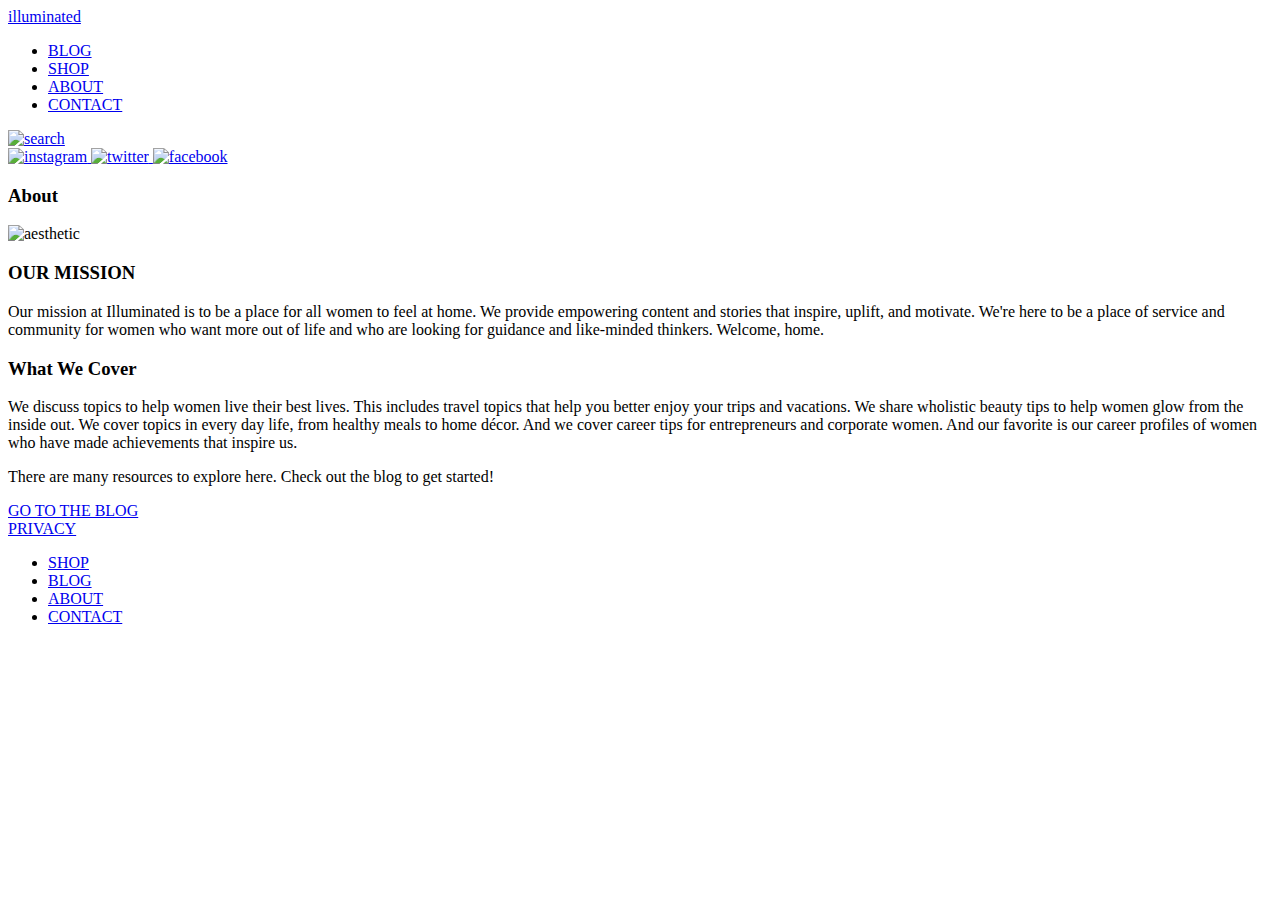
==== index.html @ 39025b94 "changed class names" ====
<!DOCTYPE html>
<html lang="en">
<head>
	<meta charset="UTF-8">
	<meta name="viewport" content="width=device-width, initial-scale=1.0">
	<link rel="stylesheet" href="css/reset.css">
	<link rel="stylesheet" href="css/style.css">
	<link rel="stylesheet" href="css/fonts.css">
	<title>Task 8</title>
</head>
<body class="main-page">
	<header class="container">
			<a class="exp" href="index.html">illuminated</a>
			<nav class="navbar">
			  <ul class="nav-ul main-1">
				<li>
						<a href="index.html">BLOG</a>
				</li>
				<li>
						<a href="index.html">SHOP</a>
				</li>
				<li>
					    <a href="index.html">ABOUT </a>
				</li>
				<li>
					    <a  href="index.html">CONTACT </a>
				</li>
			 </ul>
		    </nav>
		    
		    <div class="icons main-1">
		    	<div class="search">
		          <a href="index.html">
		           <img src="images/search.png" alt="search">
		          </a>
		        </div>
		        <div class="media">
		          <a href="index.html">
		          <img src="images/Instagram.png" alt="instagram">
		          </a>
		          <a href="index.html">
		          <img src="images/Twitter.png" alt="twitter">
		          </a>	
		          <a href="index.html">
		          <img src="images/Facebook.png" alt="facebook">
		          </a>
		        </div>
		    </div>
	</header>
	<section class="about">
		<div class="div-class main-2">
			<h3>About</h3>
		</div>
	</section>
	<section class="aesthetic">
		<img src="images/aesthetic.jpg" alt="aesthetic">
		<div class="colourful">
			<h3>OUR MISSION</h3>
			<p>Our mission at Illuminated is to be a place for all women to feel at home. We provide empowering content and stories that inspire, uplift, and motivate. We're here to be a place of service and community for women who want more out of life and who are looking for guidance and like-minded thinkers. Welcome, home.</p>
		</div>
	</section>
	<section class="section-class main-2">
		<h3>What We Cover</h3>
		<p>We discuss topics to help women live their best lives. This includes travel topics that help you better enjoy your trips and vacations. We share wholistic beauty tips to help women glow from the inside out. We cover topics in every day life, from healthy meals to home décor. And we cover career tips for entrepreneurs and corporate women. And our favorite is our career profiles of women who have made achievements that inspire us.</p>
		<p>There are many resources to explore here. Check out the blog to get started!</p>
		<a href="#">GO TO THE BLOG</a>
	</section>
	<footer class="footer main-1">
		<a href="#" class="privacy">PRIVACY</a>
		<nav class="navbar-1">
		    <ul class="footer-ul d-box">
				<li>
					<a href="#">SHOP</a>
				</li>
				<li>
					<a href="#">BLOG</a>
				</li>
				<li>
					<a href="#">ABOUT</a>
				</li>
				<li>
					<a href="index.html">CONTACT</a>
				</li>
			</ul>
		</nav>
	</footer>
</body>
</html>
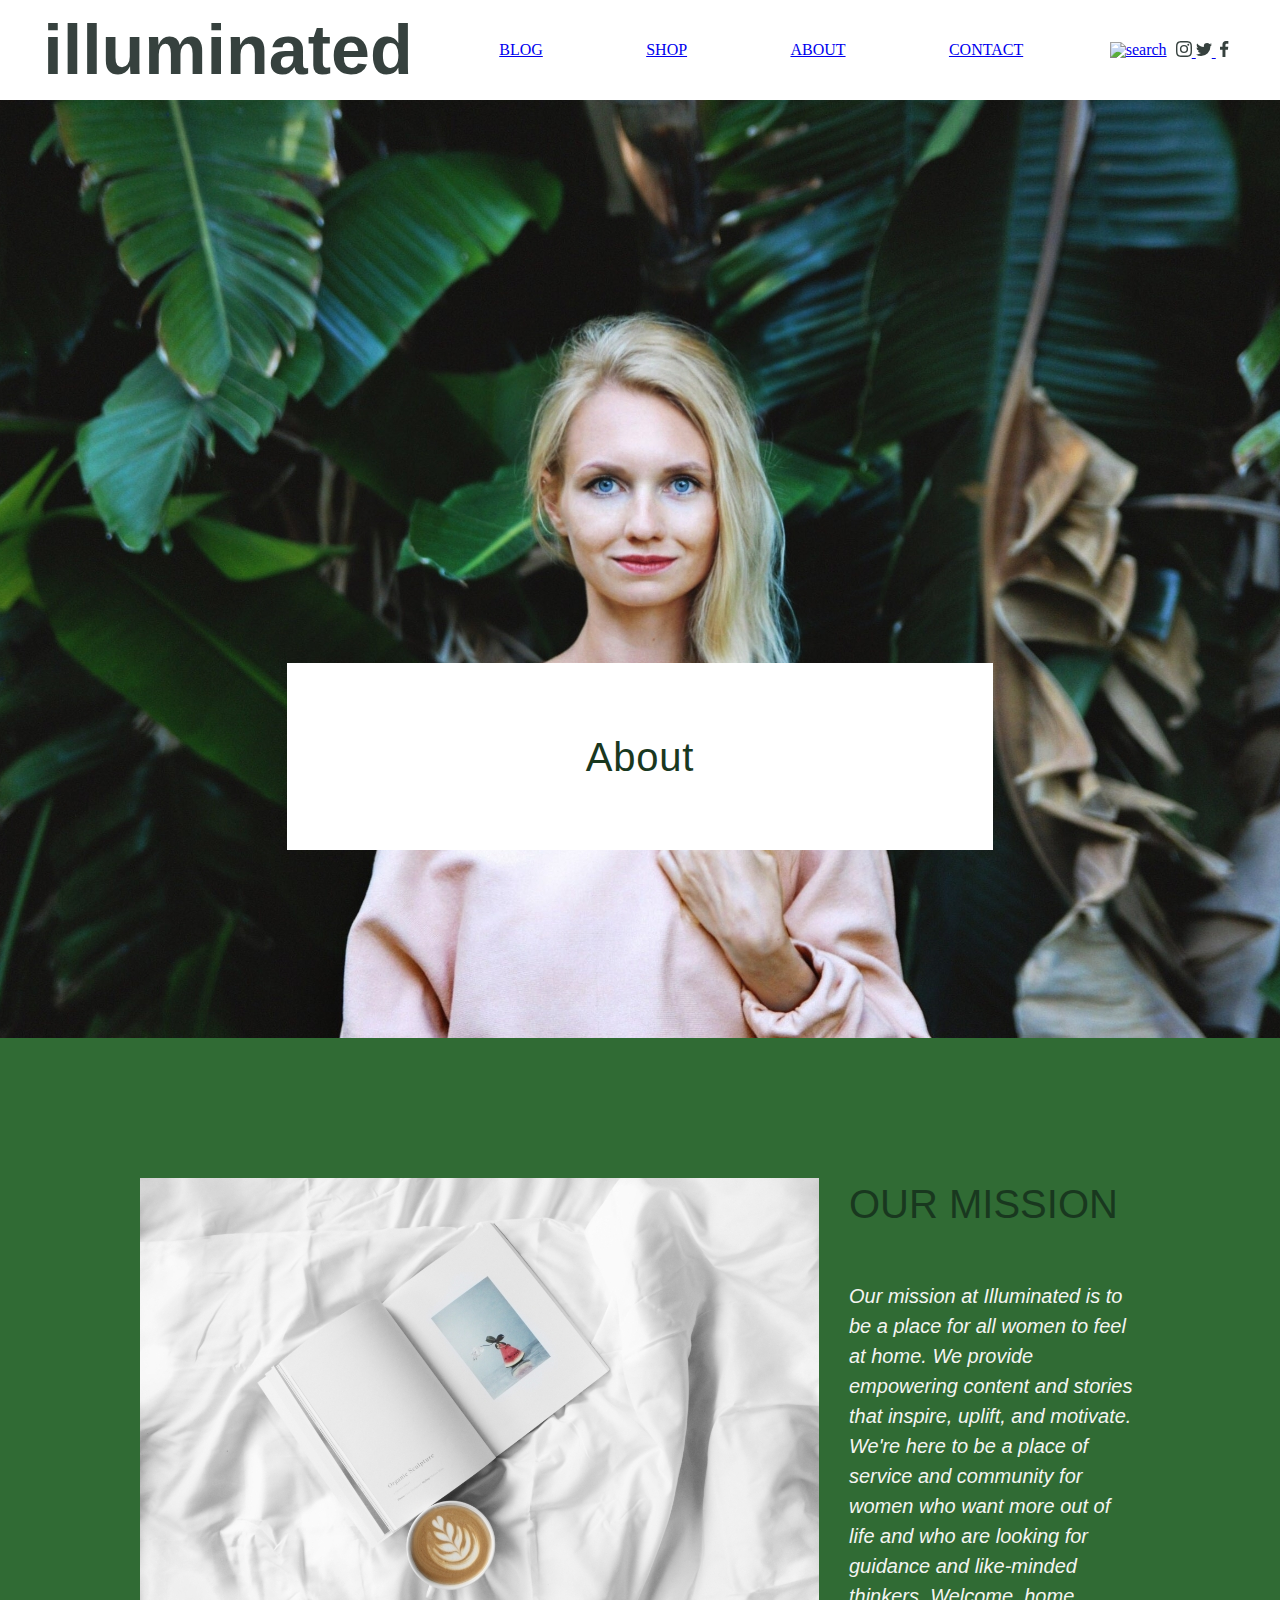
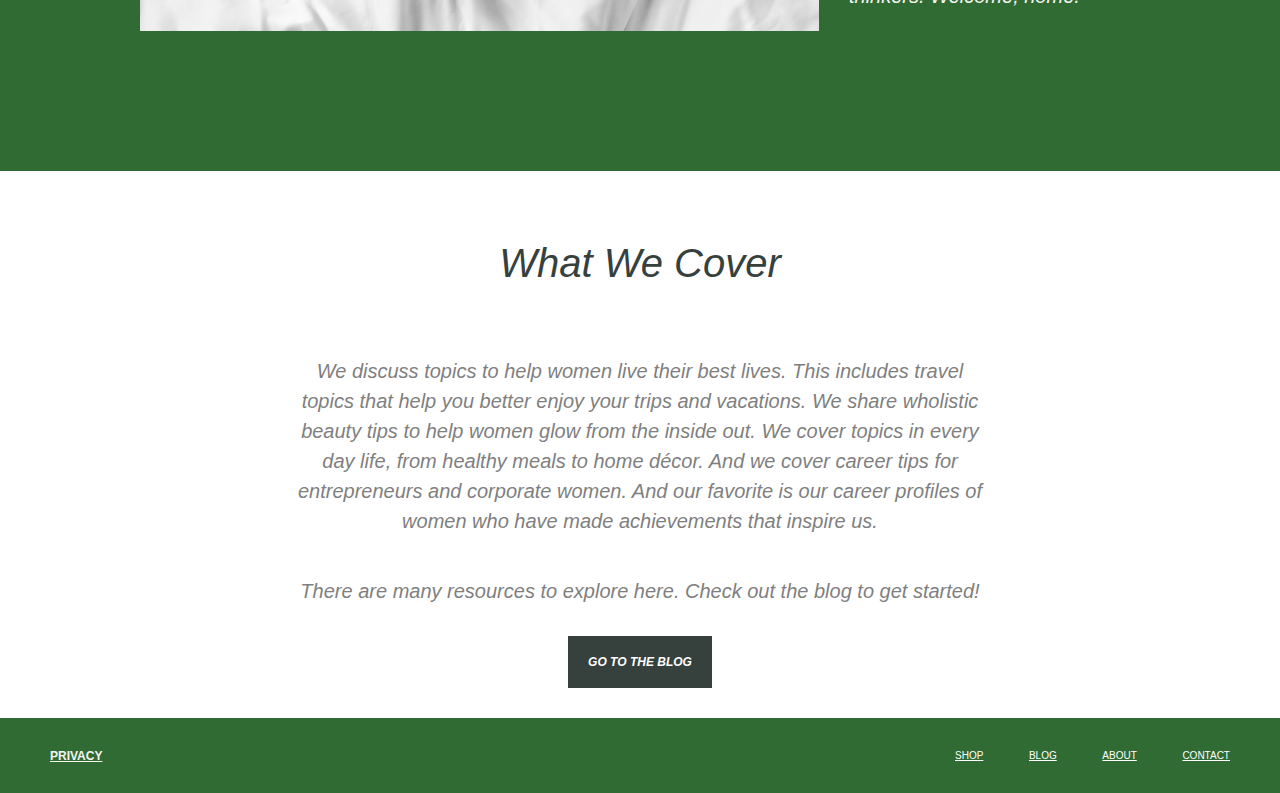
==== commit d65ee8ef: "added styles" ====
--- a/index.html
+++ b/index.html
@@ -31,18 +31,18 @@
 		    <div class="icons main-1">
 		    	<div class="search">
 		          <a href="index.html">
-		           <img src="images/search.png" alt="search">
+		           <img src="images/search.svg" alt="search">
 		          </a>
 		        </div>
 		        <div class="media">
 		          <a href="index.html">
-		          <img src="images/Instagram.png" alt="instagram">
+		          <img src="images/Instagram.svg" alt="instagram">
 		          </a>
 		          <a href="index.html">
-		          <img src="images/Twitter.png" alt="twitter">
+		          <img src="images/Twitter.svg" alt="twitter">
 		          </a>	
 		          <a href="index.html">
-		          <img src="images/Facebook.png" alt="facebook">
+		          <img src="images/Facebook.svg" alt="facebook">
 		          </a>
 		        </div>
 		    </div>
@@ -68,7 +68,7 @@
 	<footer class="footer main-1">
 		<a href="#" class="privacy">PRIVACY</a>
 		<nav class="navbar-1">
-		    <ul class="footer-ul d-box">
+		    <ul class="footer-ul main-1">
 				<li>
 					<a href="#">SHOP</a>
 				</li>
--- a/css/style.css
+++ b/css/style.css
@@ -0,0 +1,147 @@
+
+
+.container{
+	display: flex;
+	justify-content:space-around;
+	align-items: center;
+	margin-top: 30px;
+}
+.exp{
+	font-size: 70px;
+	font-family: 'Learning Curve', sans-serif;
+	font-weight: bold;
+	line-height: 40px;
+	color: #36413E;
+	text-decoration: none;
+}
+.navbar{
+	width: 524px;
+}
+.navbar-ul li a{
+	font-size: 18px;
+	font-family: 'Brandon Grotesque regular', sans-serif;
+	line-height: 40px;
+	color: #7F7F7F;
+}
+
+.icons{
+	width:127px; 
+}
+.media{
+	margin-right: 5px;
+}
+.about{
+	position: relative;
+	background-image: url("../images/Banner.jpg");
+	width: 100%;
+	height: 938px;
+	background-position: center;  
+  	background-size: cover;
+  	margin-top: 30px;
+}
+.div-class{
+	position: absolute;
+	bottom: 20%;
+	left: 50%;
+	width: 706px;
+	height: 187px;
+	background-color: #fff;
+	transform: translateX(-50%);
+	text-align: center;
+}
+
+.div-class h3{
+	font-size: 40px;
+	font-family: 'Kazimir-RegularItalic', sans-serif;
+	line-height: 50px;
+	letter-spacing: 0.8px;
+	color: #19381F;
+}
+.aesthetic{
+	display: flex;
+	background-color:#306B34;
+	padding:140px;
+}
+.colourful h3{
+    font-size: 40px;
+	font-family: 'Brandon Grotesque regular', sans-serif;
+	line-height: 53px;
+	color: #19381F;
+}
+.aesthetic img{
+	margin-right: 30px;
+}
+.aesthetic p{
+	font-size: 20px;
+	font-family: 'Kazimir-RegularItalic', sans-serif;
+	font-style: italic;
+	margin-top: 50px;
+	line-height: 30px;
+	color: #F4F4F1;
+}
+.section-class{
+	flex-direction: column;
+	text-align: center;
+	font-family: 'Kazimir-RegularItalic', sans-serif;
+	font-style: italic;
+}
+.section-class h3{
+	margin: 70px 0;
+	font-size: 40px;
+	line-height: 45px;
+	text-transform: capitalize;
+	color: #36413E;
+}
+.section-class p{
+	width: 696px;
+	font-size: 20px;
+	line-height: 30px;
+	color: #7F7F7F;
+}
+.section-class p:nth-child(3) {
+	margin-top: 40px;
+}
+.section-class a{
+	font-size: 12px;
+	font-family: 'Brandon Grotesque bold', sans-serif;
+	font-weight: bold;
+	margin: 30px 0;
+	padding: 20px;
+	background-color: #36413E;
+	color: #FFFFFF;
+	text-decoration: none;
+}
+.footer{
+background-color: #306B34;
+	padding: 15px 50px;
+}
+.privacy{
+	font-size: 12px;
+	font-family: 'Brandon Grotesque bold', sans-serif;
+	font-weight: bold;
+	line-height: 30px;
+	color: #F4F4F1;
+}
+.navbar-1 {
+	width: 275px;
+}
+.footer-ul li {
+	font-size: 10px;
+	font-family: 'Brandon Grotesque regular', sans-serif;
+	line-height: 45px;
+	/*display: flex;
+	align-items: center;*/
+}
+.footer-ul li a {
+	color: #FFFFFF;
+}
+.main-1{
+	display: flex;
+	justify-content:space-between;
+	align-items: center;
+}
+.main-2{
+	display: flex;
+	justify-content: center;
+	align-items: center;
+}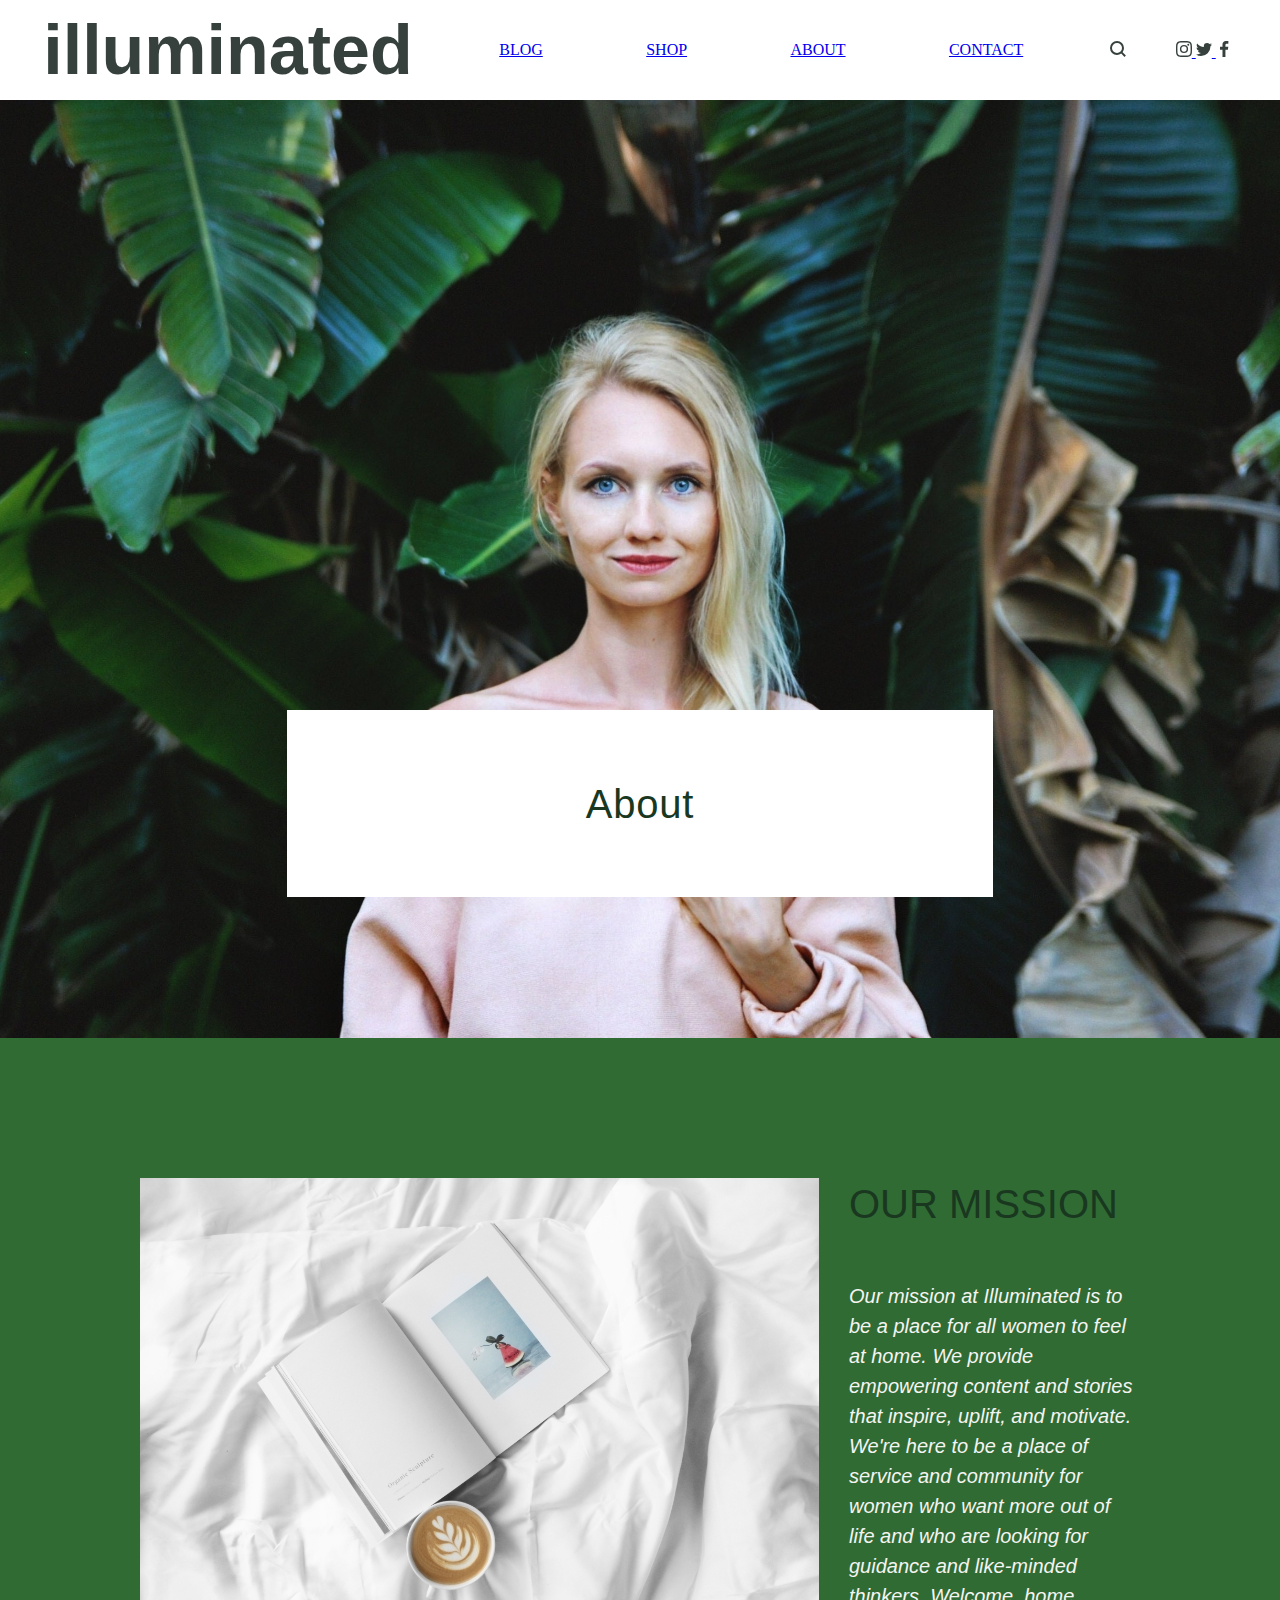
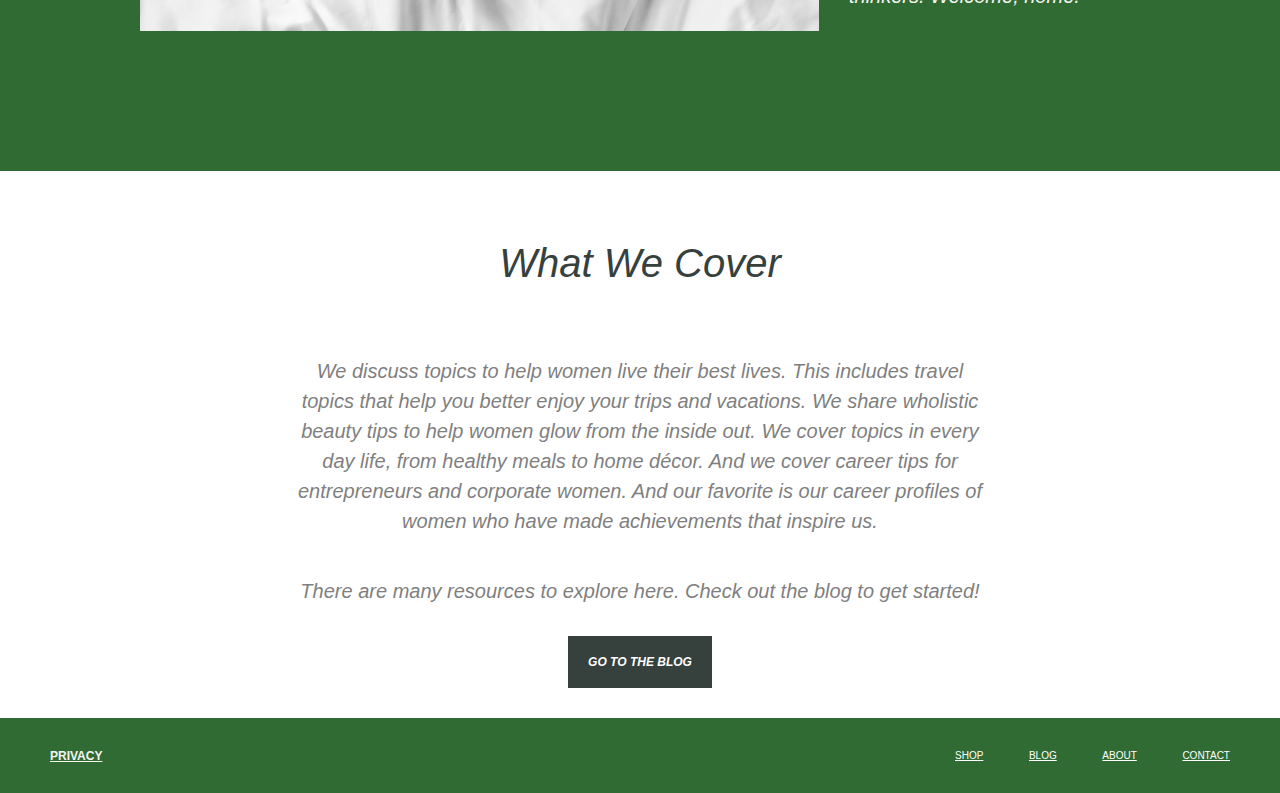
==== commit 4cc55311: "fixed Some details" ====
--- a/index.html
+++ b/index.html
@@ -31,7 +31,7 @@
 		    <div class="icons main-1">
 		    	<div class="search">
 		          <a href="index.html">
-		           <img src="images/search.svg" alt="search">
+		           <img src="images/Search.svg" alt="search">
 		          </a>
 		        </div>
 		        <div class="media">
--- a/css/style.css
+++ b/css/style.css
@@ -38,10 +38,11 @@
 	background-position: center;  
   	background-size: cover;
   	margin-top: 30px;
+  	background-repeat: no-repeat; 
 }
 .div-class{
 	position: absolute;
-	bottom: 20%;
+	bottom: 15%;
 	left: 50%;
 	width: 706px;
 	height: 187px;
--- a/css/fonts.css
+++ b/css/fonts.css
@@ -0,0 +1,51 @@
+/* Learning Curve */
+@font-face {
+    font-family: 'Learning Curve', sans-serif;
+    src: url('../fonts/LearningCurve-Bold.eot');
+    src: url('../fonts/LearningCurve-Bold.eot?#iefix') format('embedded-opentype'),
+        url('../fonts/LearningCurve-Bold.woff2') format('woff2'),
+        url('../fonts/LearningCurve-Bold.woff') format('woff'),
+        url('../fonts/LearningCurve-Bold.ttf') format('truetype'),
+        url('../fonts/LearningCurve-Bold.svg#LearningCurve-Bold') format('svg');
+    font-weight: bold;
+    font-style: normal;
+    font-display: swap;
+}
+
+
+/*Brandon Grotesque*/
+@font-face {
+    font-family: 'Brandon Grotesque bold', sans-serif;
+    src: url('../fonts/BrandonGrotesque-Bold.eot');
+    src: local('../fonts/Brandon Grotesque Bold'), local('BrandonGrotesque-Bold'),
+        url('../fonts/BrandonGrotesque-Bold.eot?#iefix') format('embedded-opentype'),
+        url('../fonts/BrandonGrotesque-Bold.woff') format('woff'),
+        url('../fonts/BrandonGrotesque-Bold.ttf') format('truetype');
+    font-weight: bold;
+    font-style: normal;
+}
+
+@font-face {
+   font-family: 'Brandon Grotesque regular', sans-serif;
+    src: url('../fonts/BrandonGrotesque-Regular.eot');
+    src: local('../fonts/Brandon Grotesque Regular'), local('BrandonGrotesque-Regular'),
+        url('../fonts/BrandonGrotesque-Regular.eot?#iefix') format('embedded-opentype'),
+        url('../fonts/BrandonGrotesque-Regular.woff') format('woff'),
+        url('../fonts/BrandonGrotesque-Regular.ttf') format('truetype');
+    font-weight: normal;
+    font-style: normal;
+}
+
+
+/* Kazimir */
+@font-face {
+    font-family: 'Kazimir-RegularItalic', sans-serif;
+    src: url('../fonts/Kazimir-Italic.eot');
+    src: local('../fonts/Kazimir Italic'), local('Kazimir-Italic'),
+        url('../fonts/Kazimir-Italic.eot?#iefix') format('embedded-opentype'),
+        url('../fonts/Kazimir-Italic.woff2') format('woff2'),
+        url('../fonts/Kazimir-Italic.woff') format('woff'),
+        url('../fonts/Kazimir-Italic.ttf') format('truetype');
+    font-weight: normal;
+    font-style: italic;
+}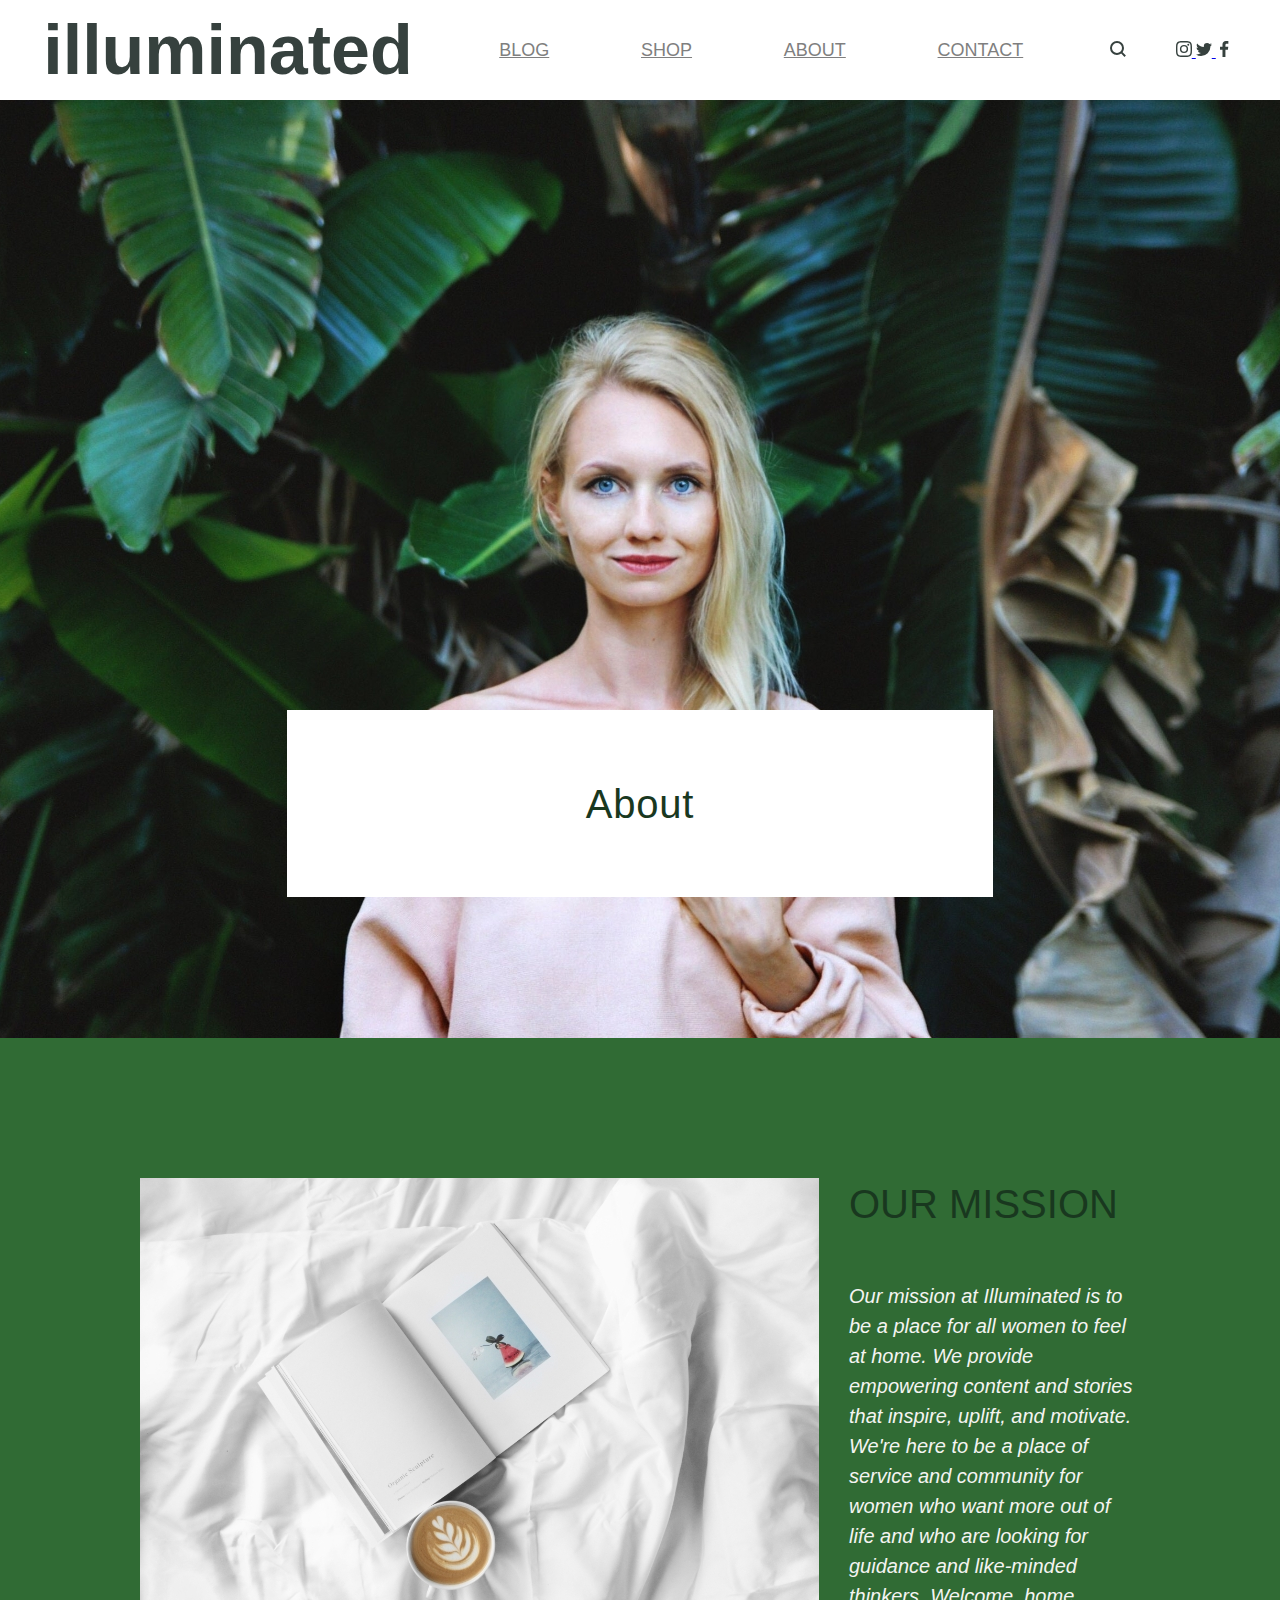
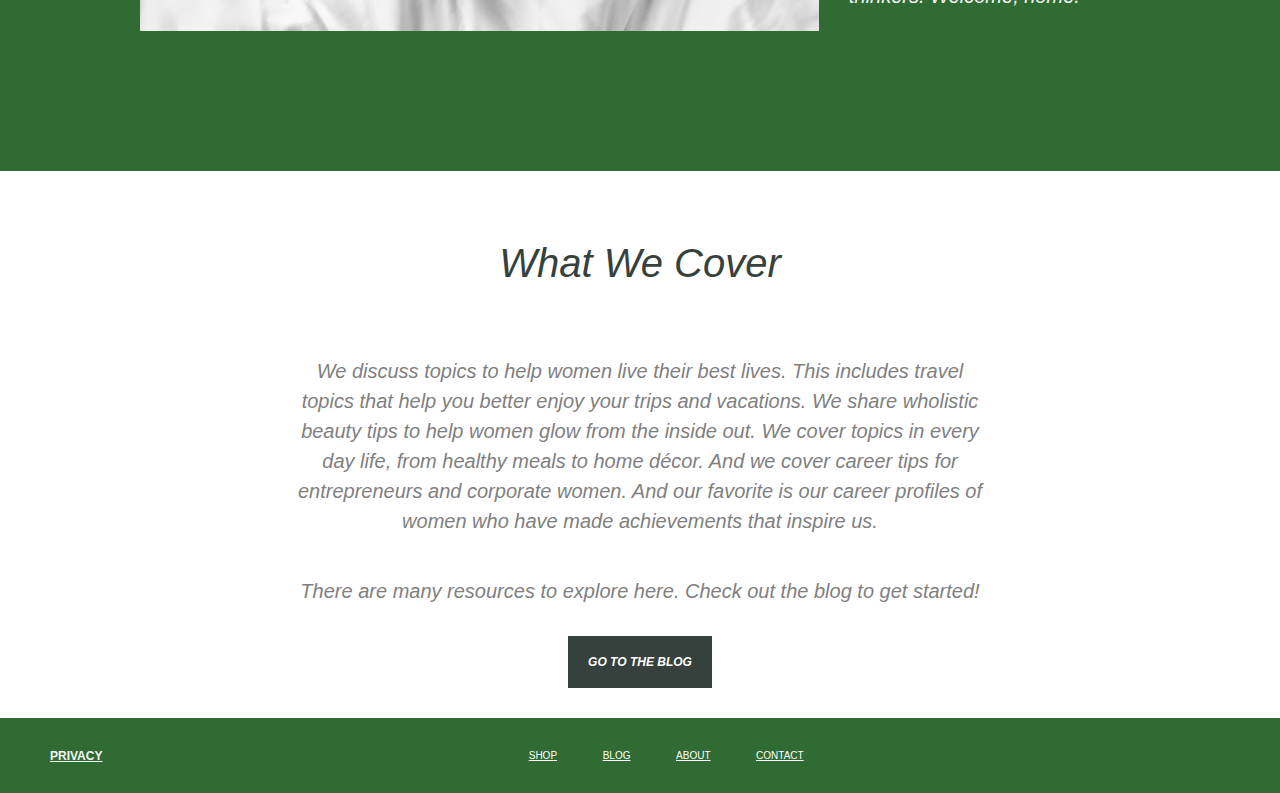
==== commit 1857325a: "Added paragraph" ====
--- a/index.html
+++ b/index.html
@@ -83,6 +83,7 @@
 				</li>
 			</ul>
 		</nav>
+		<p></p>
 	</footer>
 </body>
 </html>--- a/css/style.css
+++ b/css/style.css
@@ -17,11 +17,12 @@
 .navbar{
 	width: 524px;
 }
-.navbar-ul li a{
+.nav-ul li a{
 	font-size: 18px;
 	font-family: 'Brandon Grotesque regular', sans-serif;
 	line-height: 40px;
 	color: #7F7F7F;
+
 }
 
 .icons{
@@ -29,6 +30,7 @@
 }
 .media{
 	margin-right: 5px;
+
 }
 .about{
 	position: relative;
@@ -113,7 +115,7 @@
 	text-decoration: none;
 }
 .footer{
-background-color: #306B34;
+    background-color: #306B34;
 	padding: 15px 50px;
 }
 .privacy{
@@ -126,12 +128,12 @@
 .navbar-1 {
 	width: 275px;
 }
-.footer-ul li {
+.footer-ul li  {
 	font-size: 10px;
 	font-family: 'Brandon Grotesque regular', sans-serif;
 	line-height: 45px;
-	/*display: flex;
-	align-items: center;*/
+	display: flex;
+	align-items: center;
 }
 .footer-ul li a {
 	color: #FFFFFF;
@@ -145,4 +147,4 @@
 	display: flex;
 	justify-content: center;
 	align-items: center;
-}+}
